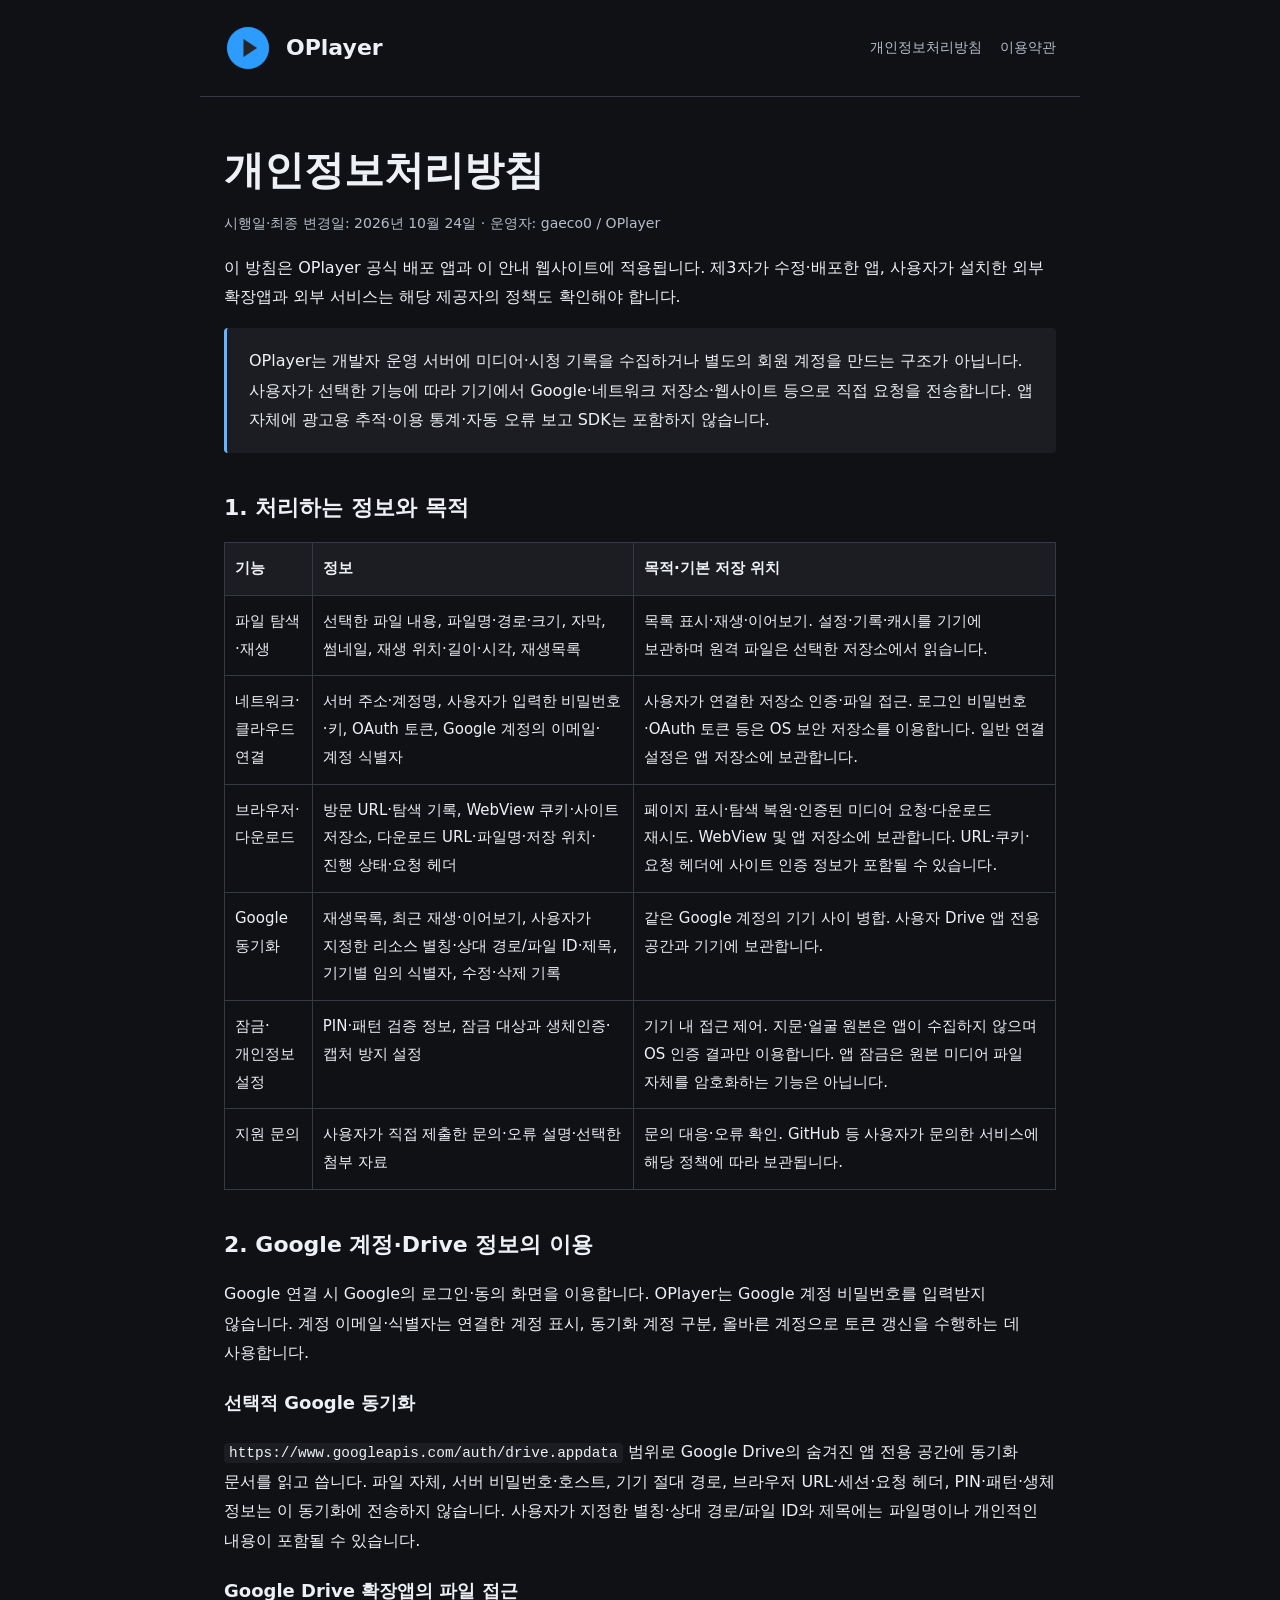
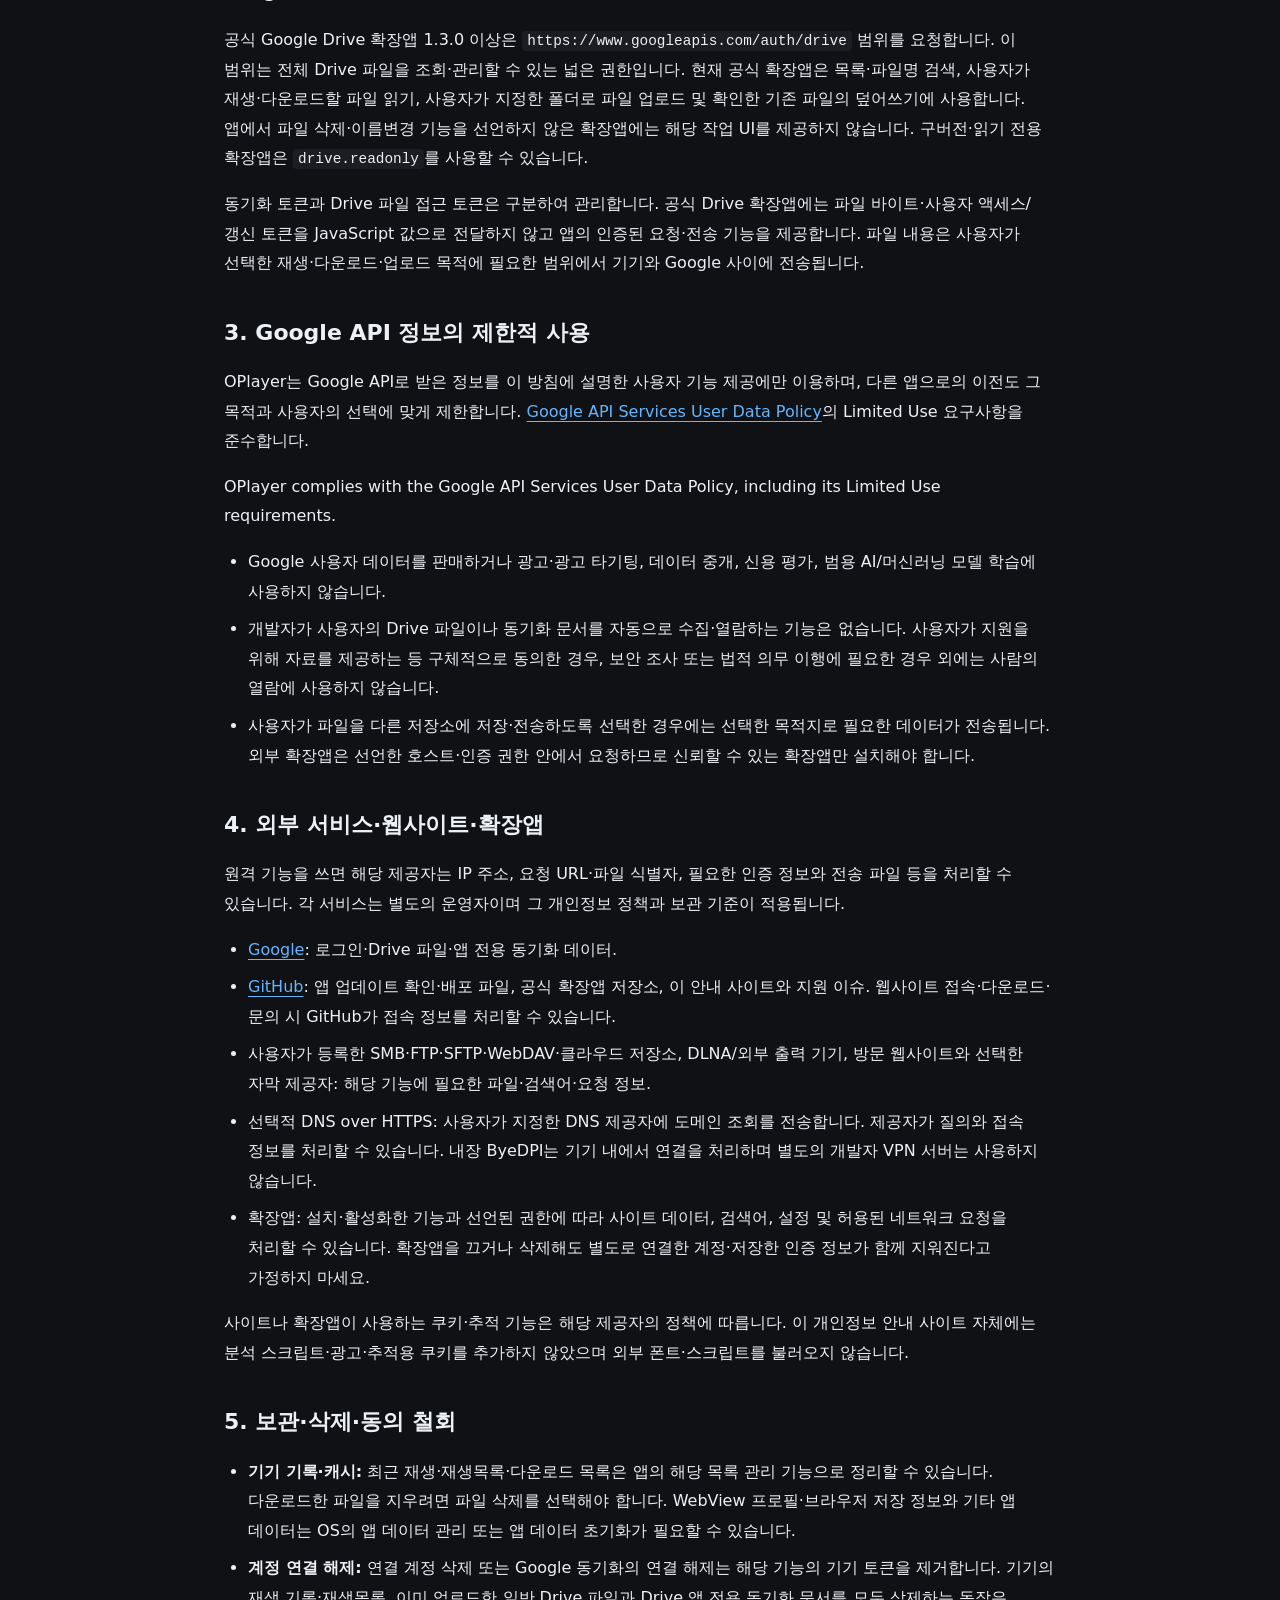
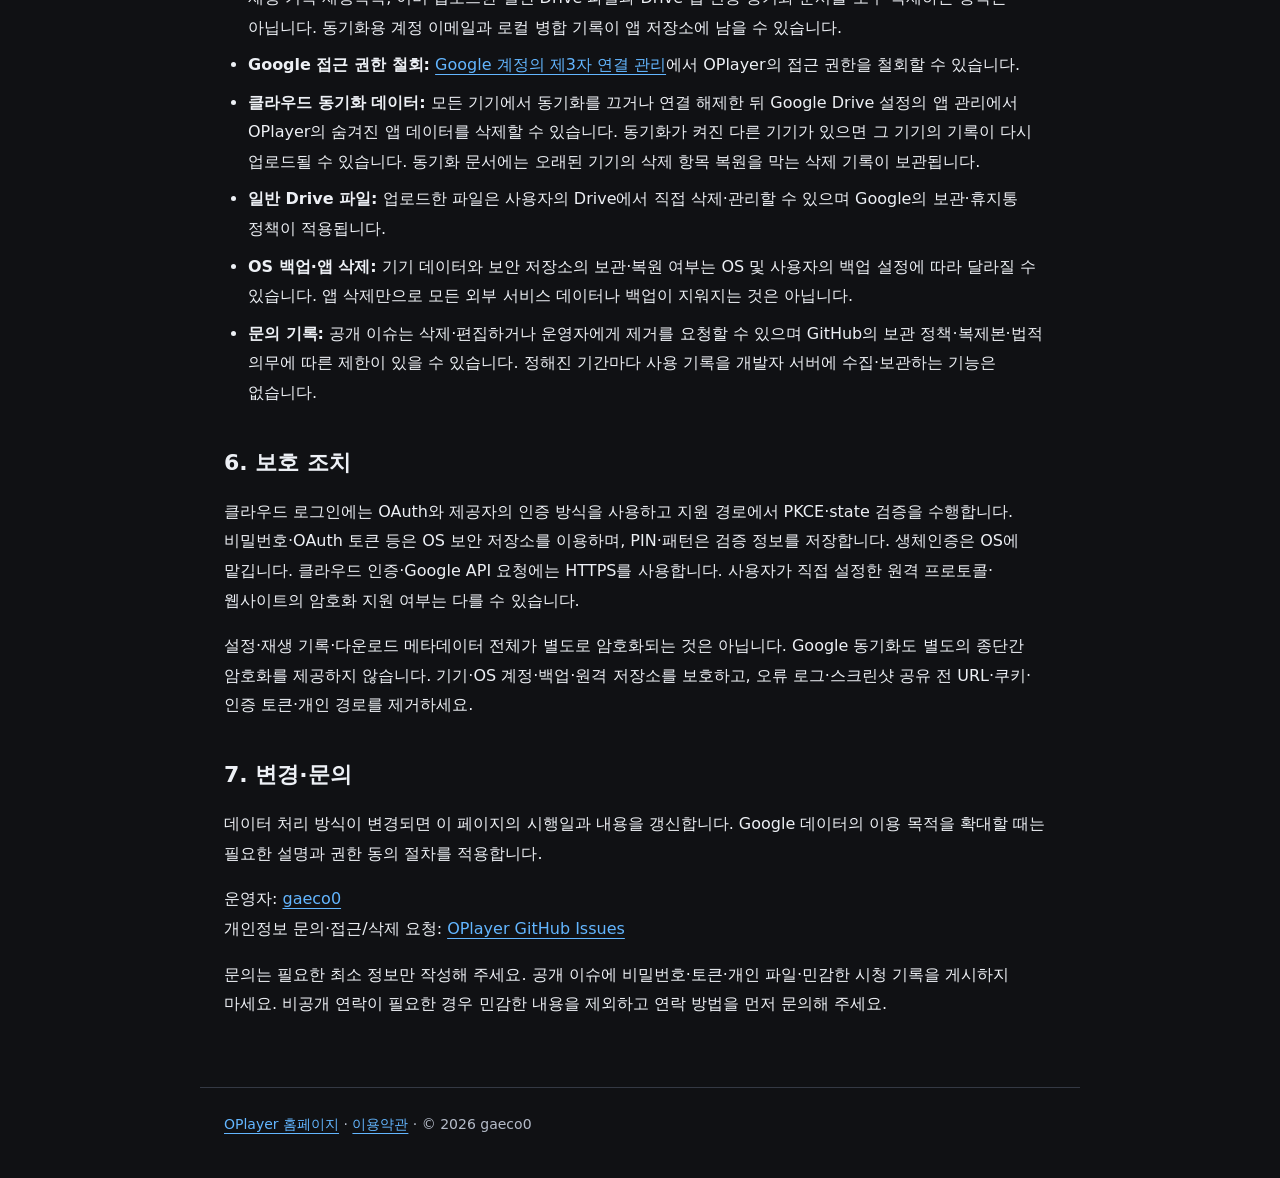
==== docs/privacy.html @ 3fafbb8a "Merge devel: public branding and legal pages" ====
<!doctype html>
<html lang="ko">
<head>
  <meta charset="utf-8">
  <meta name="viewport" content="width=device-width, initial-scale=1">
  <meta name="description" content="OPlayer 개인정보처리방침: 기기 저장 정보, Google Drive 동기화·읽기·업로드, 확장앱, 외부 서비스 및 데이터 삭제 방법.">
  <title>개인정보처리방침 — OPlayer</title>
  <link rel="icon" href="oplayer-120.png" type="image/png">
  <link rel="stylesheet" href="site.css">
</head>
<body>
<header><img src="oplayer-120.png" width="48" height="48" alt=""><a href="./">OPlayer</a><nav aria-label="주 메뉴"><a href="privacy.html" aria-current="page">개인정보처리방침</a><a href="terms.html">이용약관</a></nav></header>
<main>
  <h1>개인정보처리방침</h1>
  <p class="meta">시행일·최종 변경일: 2026년 10월 24일 · 운영자: gaeco0 / OPlayer</p>
  <p>이 방침은 OPlayer 공식 배포 앱과 이 안내 웹사이트에 적용됩니다. 제3자가 수정·배포한 앱, 사용자가 설치한 외부 확장앱과 외부 서비스는 해당 제공자의 정책도 확인해야 합니다.</p>
  <p class="notice">OPlayer는 개발자 운영 서버에 미디어·시청 기록을 수집하거나 별도의 회원 계정을 만드는 구조가 아닙니다. 사용자가 선택한 기능에 따라 기기에서 Google·네트워크 저장소·웹사이트 등으로 직접 요청을 전송합니다. 앱 자체에 광고용 추적·이용 통계·자동 오류 보고 SDK는 포함하지 않습니다.</p>

  <h2>1. 처리하는 정보와 목적</h2>
  <div class="table-wrap"><table>
    <thead><tr><th scope="col">기능</th><th scope="col">정보</th><th scope="col">목적·기본 저장 위치</th></tr></thead>
    <tbody>
      <tr><td>파일 탐색·재생</td><td>선택한 파일 내용, 파일명·경로·크기, 자막, 썸네일, 재생 위치·길이·시각, 재생목록</td><td>목록 표시·재생·이어보기. 설정·기록·캐시를 기기에 보관하며 원격 파일은 선택한 저장소에서 읽습니다.</td></tr>
      <tr><td>네트워크·클라우드 연결</td><td>서버 주소·계정명, 사용자가 입력한 비밀번호·키, OAuth 토큰, Google 계정의 이메일·계정 식별자</td><td>사용자가 연결한 저장소 인증·파일 접근. 로그인 비밀번호·OAuth 토큰 등은 OS 보안 저장소를 이용합니다. 일반 연결 설정은 앱 저장소에 보관합니다.</td></tr>
      <tr><td>브라우저·다운로드</td><td>방문 URL·탐색 기록, WebView 쿠키·사이트 저장소, 다운로드 URL·파일명·저장 위치·진행 상태·요청 헤더</td><td>페이지 표시·탐색 복원·인증된 미디어 요청·다운로드 재시도. WebView 및 앱 저장소에 보관합니다. URL·쿠키·요청 헤더에 사이트 인증 정보가 포함될 수 있습니다.</td></tr>
      <tr><td>Google 동기화</td><td>재생목록, 최근 재생·이어보기, 사용자가 지정한 리소스 별칭·상대 경로/파일 ID·제목, 기기별 임의 식별자, 수정·삭제 기록</td><td>같은 Google 계정의 기기 사이 병합. 사용자 Drive 앱 전용 공간과 기기에 보관합니다.</td></tr>
      <tr><td>잠금·개인정보 설정</td><td>PIN·패턴 검증 정보, 잠금 대상과 생체인증·캡처 방지 설정</td><td>기기 내 접근 제어. 지문·얼굴 원본은 앱이 수집하지 않으며 OS 인증 결과만 이용합니다. 앱 잠금은 원본 미디어 파일 자체를 암호화하는 기능은 아닙니다.</td></tr>
      <tr><td>지원 문의</td><td>사용자가 직접 제출한 문의·오류 설명·선택한 첨부 자료</td><td>문의 대응·오류 확인. GitHub 등 사용자가 문의한 서비스에 해당 정책에 따라 보관됩니다.</td></tr>
    </tbody>
  </table></div>

  <h2>2. Google 계정·Drive 정보의 이용</h2>
  <p>Google 연결 시 Google의 로그인·동의 화면을 이용합니다. OPlayer는 Google 계정 비밀번호를 입력받지 않습니다. 계정 이메일·식별자는 연결한 계정 표시, 동기화 계정 구분, 올바른 계정으로 토큰 갱신을 수행하는 데 사용합니다.</p>
  <h3>선택적 Google 동기화</h3>
  <p><code>https://www.googleapis.com/auth/drive.appdata</code> 범위로 Google Drive의 숨겨진 앱 전용 공간에 동기화 문서를 읽고 씁니다. 파일 자체, 서버 비밀번호·호스트, 기기 절대 경로, 브라우저 URL·세션·요청 헤더, PIN·패턴·생체 정보는 이 동기화에 전송하지 않습니다. 사용자가 지정한 별칭·상대 경로/파일 ID와 제목에는 파일명이나 개인적인 내용이 포함될 수 있습니다.</p>
  <h3>Google Drive 확장앱의 파일 접근</h3>
  <p>공식 Google Drive 확장앱 1.3.0 이상은 <code>https://www.googleapis.com/auth/drive</code> 범위를 요청합니다. 이 범위는 전체 Drive 파일을 조회·관리할 수 있는 넓은 권한입니다. 현재 공식 확장앱은 목록·파일명 검색, 사용자가 재생·다운로드할 파일 읽기, 사용자가 지정한 폴더로 파일 업로드 및 확인한 기존 파일의 덮어쓰기에 사용합니다. 앱에서 파일 삭제·이름변경 기능을 선언하지 않은 확장앱에는 해당 작업 UI를 제공하지 않습니다. 구버전·읽기 전용 확장앱은 <code>drive.readonly</code>를 사용할 수 있습니다.</p>
  <p>동기화 토큰과 Drive 파일 접근 토큰은 구분하여 관리합니다. 공식 Drive 확장앱에는 파일 바이트·사용자 액세스/갱신 토큰을 JavaScript 값으로 전달하지 않고 앱의 인증된 요청·전송 기능을 제공합니다. 파일 내용은 사용자가 선택한 재생·다운로드·업로드 목적에 필요한 범위에서 기기와 Google 사이에 전송됩니다.</p>

  <h2>3. Google API 정보의 제한적 사용</h2>
  <p>OPlayer는 Google API로 받은 정보를 이 방침에 설명한 사용자 기능 제공에만 이용하며, 다른 앱으로의 이전도 그 목적과 사용자의 선택에 맞게 제한합니다. <a href="https://developers.google.com/terms/api-services-user-data-policy">Google API Services User Data Policy</a>의 Limited Use 요구사항을 준수합니다.</p>
  <p lang="en">OPlayer complies with the Google API Services User Data Policy, including its Limited Use requirements.</p>
  <ul>
    <li>Google 사용자 데이터를 판매하거나 광고·광고 타기팅, 데이터 중개, 신용 평가, 범용 AI/머신러닝 모델 학습에 사용하지 않습니다.</li>
    <li>개발자가 사용자의 Drive 파일이나 동기화 문서를 자동으로 수집·열람하는 기능은 없습니다. 사용자가 지원을 위해 자료를 제공하는 등 구체적으로 동의한 경우, 보안 조사 또는 법적 의무 이행에 필요한 경우 외에는 사람의 열람에 사용하지 않습니다.</li>
    <li>사용자가 파일을 다른 저장소에 저장·전송하도록 선택한 경우에는 선택한 목적지로 필요한 데이터가 전송됩니다. 외부 확장앱은 선언한 호스트·인증 권한 안에서 요청하므로 신뢰할 수 있는 확장앱만 설치해야 합니다.</li>
  </ul>

  <h2>4. 외부 서비스·웹사이트·확장앱</h2>
  <p>원격 기능을 쓰면 해당 제공자는 IP 주소, 요청 URL·파일 식별자, 필요한 인증 정보와 전송 파일 등을 처리할 수 있습니다. 각 서비스는 별도의 운영자이며 그 개인정보 정책과 보관 기준이 적용됩니다.</p>
  <ul>
    <li><a href="https://policies.google.com/privacy">Google</a>: 로그인·Drive 파일·앱 전용 동기화 데이터.</li>
    <li><a href="https://docs.github.com/en/site-policy/privacy-policies/github-general-privacy-statement">GitHub</a>: 앱 업데이트 확인·배포 파일, 공식 확장앱 저장소, 이 안내 사이트와 지원 이슈. 웹사이트 접속·다운로드·문의 시 GitHub가 접속 정보를 처리할 수 있습니다.</li>
    <li>사용자가 등록한 SMB·FTP·SFTP·WebDAV·클라우드 저장소, DLNA/외부 출력 기기, 방문 웹사이트와 선택한 자막 제공자: 해당 기능에 필요한 파일·검색어·요청 정보.</li>
    <li>선택적 DNS over HTTPS: 사용자가 지정한 DNS 제공자에 도메인 조회를 전송합니다. 제공자가 질의와 접속 정보를 처리할 수 있습니다. 내장 ByeDPI는 기기 내에서 연결을 처리하며 별도의 개발자 VPN 서버는 사용하지 않습니다.</li>
    <li>확장앱: 설치·활성화한 기능과 선언된 권한에 따라 사이트 데이터, 검색어, 설정 및 허용된 네트워크 요청을 처리할 수 있습니다. 확장앱을 끄거나 삭제해도 별도로 연결한 계정·저장한 인증 정보가 함께 지워진다고 가정하지 마세요.</li>
  </ul>
  <p>사이트나 확장앱이 사용하는 쿠키·추적 기능은 해당 제공자의 정책에 따릅니다. 이 개인정보 안내 사이트 자체에는 분석 스크립트·광고·추적용 쿠키를 추가하지 않았으며 외부 폰트·스크립트를 불러오지 않습니다.</p>

  <h2>5. 보관·삭제·동의 철회</h2>
  <ul>
    <li><strong>기기 기록·캐시:</strong> 최근 재생·재생목록·다운로드 목록은 앱의 해당 목록 관리 기능으로 정리할 수 있습니다. 다운로드한 파일을 지우려면 파일 삭제를 선택해야 합니다. WebView 프로필·브라우저 저장 정보와 기타 앱 데이터는 OS의 앱 데이터 관리 또는 앱 데이터 초기화가 필요할 수 있습니다.</li>
    <li><strong>계정 연결 해제:</strong> 연결 계정 삭제 또는 Google 동기화의 연결 해제는 해당 기능의 기기 토큰을 제거합니다. 기기의 재생 기록·재생목록, 이미 업로드한 일반 Drive 파일과 Drive 앱 전용 동기화 문서를 모두 삭제하는 동작은 아닙니다. 동기화용 계정 이메일과 로컬 병합 기록이 앱 저장소에 남을 수 있습니다.</li>
    <li><strong>Google 접근 권한 철회:</strong> <a href="https://myaccount.google.com/connections">Google 계정의 제3자 연결 관리</a>에서 OPlayer의 접근 권한을 철회할 수 있습니다.</li>
    <li><strong>클라우드 동기화 데이터:</strong> 모든 기기에서 동기화를 끄거나 연결 해제한 뒤 Google Drive 설정의 앱 관리에서 OPlayer의 숨겨진 앱 데이터를 삭제할 수 있습니다. 동기화가 켜진 다른 기기가 있으면 그 기기의 기록이 다시 업로드될 수 있습니다. 동기화 문서에는 오래된 기기의 삭제 항목 복원을 막는 삭제 기록이 보관됩니다.</li>
    <li><strong>일반 Drive 파일:</strong> 업로드한 파일은 사용자의 Drive에서 직접 삭제·관리할 수 있으며 Google의 보관·휴지통 정책이 적용됩니다.</li>
    <li><strong>OS 백업·앱 삭제:</strong> 기기 데이터와 보안 저장소의 보관·복원 여부는 OS 및 사용자의 백업 설정에 따라 달라질 수 있습니다. 앱 삭제만으로 모든 외부 서비스 데이터나 백업이 지워지는 것은 아닙니다.</li>
    <li><strong>문의 기록:</strong> 공개 이슈는 삭제·편집하거나 운영자에게 제거를 요청할 수 있으며 GitHub의 보관 정책·복제본·법적 의무에 따른 제한이 있을 수 있습니다. 정해진 기간마다 사용 기록을 개발자 서버에 수집·보관하는 기능은 없습니다.</li>
  </ul>

  <h2>6. 보호 조치</h2>
  <p>클라우드 로그인에는 OAuth와 제공자의 인증 방식을 사용하고 지원 경로에서 PKCE·state 검증을 수행합니다. 비밀번호·OAuth 토큰 등은 OS 보안 저장소를 이용하며, PIN·패턴은 검증 정보를 저장합니다. 생체인증은 OS에 맡깁니다. 클라우드 인증·Google API 요청에는 HTTPS를 사용합니다. 사용자가 직접 설정한 원격 프로토콜·웹사이트의 암호화 지원 여부는 다를 수 있습니다.</p>
  <p>설정·재생 기록·다운로드 메타데이터 전체가 별도로 암호화되는 것은 아닙니다. Google 동기화도 별도의 종단간 암호화를 제공하지 않습니다. 기기·OS 계정·백업·원격 저장소를 보호하고, 오류 로그·스크린샷 공유 전 URL·쿠키·인증 토큰·개인 경로를 제거하세요.</p>

  <h2>7. 변경·문의</h2>
  <p>데이터 처리 방식이 변경되면 이 페이지의 시행일과 내용을 갱신합니다. Google 데이터의 이용 목적을 확대할 때는 필요한 설명과 권한 동의 절차를 적용합니다.</p>
  <p>운영자: <a href="https://github.com/gaeco0">gaeco0</a><br>개인정보 문의·접근/삭제 요청: <a href="https://github.com/gaeco0/OPlayer/issues">OPlayer GitHub Issues</a></p>
  <p>문의는 필요한 최소 정보만 작성해 주세요. 공개 이슈에 비밀번호·토큰·개인 파일·민감한 시청 기록을 게시하지 마세요. 비공개 연락이 필요한 경우 민감한 내용을 제외하고 연락 방법을 먼저 문의해 주세요.</p>
</main>
<footer><a href="./">OPlayer 홈페이지</a> · <a href="terms.html">이용약관</a> · © 2026 gaeco0</footer>
</body>
</html>
---- docs/site.css ----
:root{color-scheme:light dark;--bg:#101114;--card:#1b1d22;--text:#edf0f5;--muted:#b5bcc9;--accent:#63b6ff;--line:#343944}
*{box-sizing:border-box}body{margin:0;background:var(--bg);color:var(--text);font:16px/1.85 system-ui,-apple-system,"Segoe UI",sans-serif;word-break:keep-all;overflow-wrap:anywhere}
header,main,footer{max-width:880px;margin:auto;padding:24px}header{display:flex;align-items:center;gap:14px;border-bottom:1px solid var(--line)}header img{width:48px;height:48px}header a{color:var(--text);text-decoration:none;font-size:22px;font-weight:700}nav{margin-left:auto;display:flex;flex-wrap:wrap;gap:18px;font-size:14px}nav a{font-size:14px;font-weight:500;color:var(--muted)}a{color:var(--accent);text-underline-offset:4px}a:hover{text-decoration-thickness:2px}a:focus-visible{outline:2px solid var(--accent);outline-offset:5px}h1{font-size:clamp(27px,5vw,40px);line-height:1.35;margin:22px 0 12px}h2{font-size:22px;line-height:1.5;margin-top:38px}h3{font-size:18px}.meta,footer{color:var(--muted);font-size:14px}.intro{font-size:19px}.notice{padding:18px 22px;background:var(--card);border-left:3px solid var(--accent);border-radius:4px}table{width:100%;border-collapse:collapse;font-size:15px}th,td{padding:12px 10px;border:1px solid var(--line);vertical-align:top;text-align:left}th{background:var(--card)}ul,ol{padding-left:24px}li{margin:8px 0}code{font-size:.9em;background:var(--card);padding:2px 5px;border-radius:4px}.links{display:flex;flex-wrap:wrap;gap:12px;margin:28px 0}.links a{padding:10px 18px;border:1px solid var(--line);border-radius:8px;text-decoration:none}footer{border-top:1px solid var(--line);margin-top:28px;padding-bottom:40px}.table-wrap{overflow:auto}@media(max-width:560px){header{flex-wrap:wrap}nav{width:100%;margin:0}header,main,footer{padding-left:18px;padding-right:18px}table{min-width:540px}}
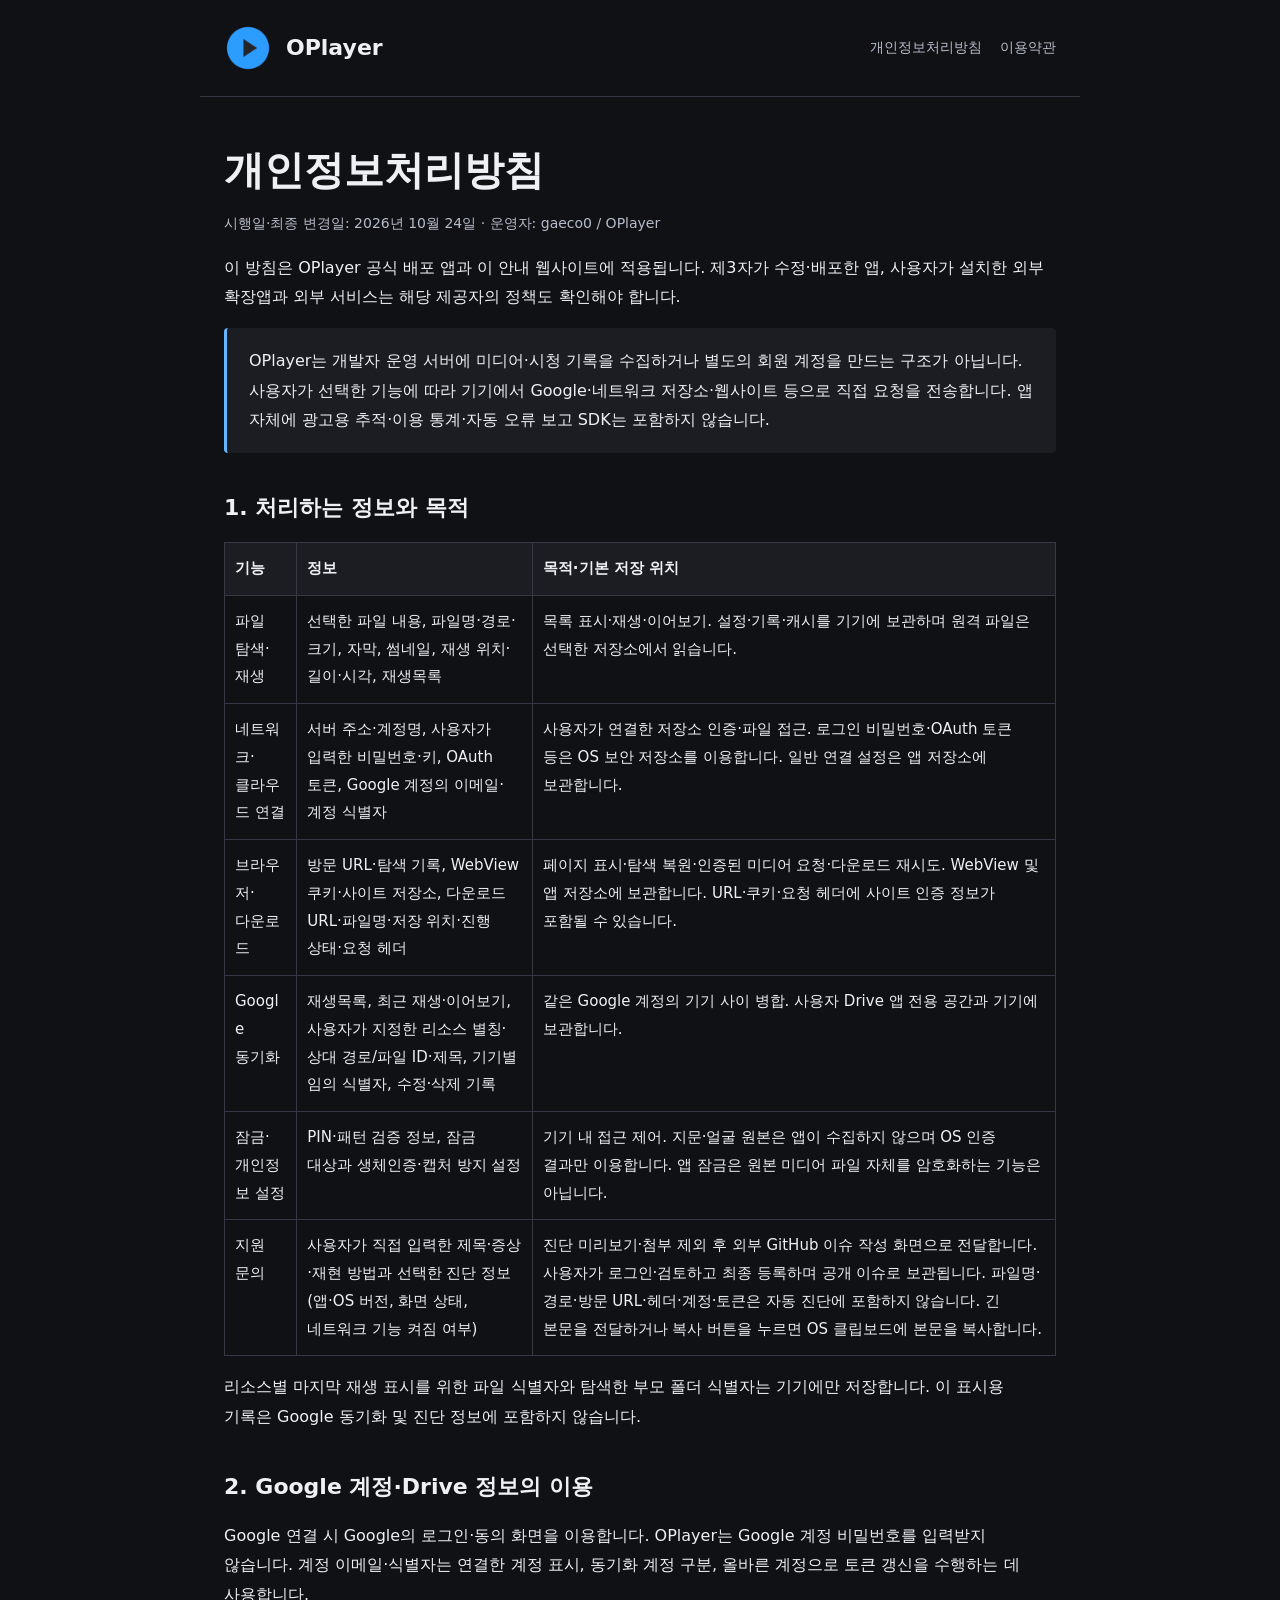
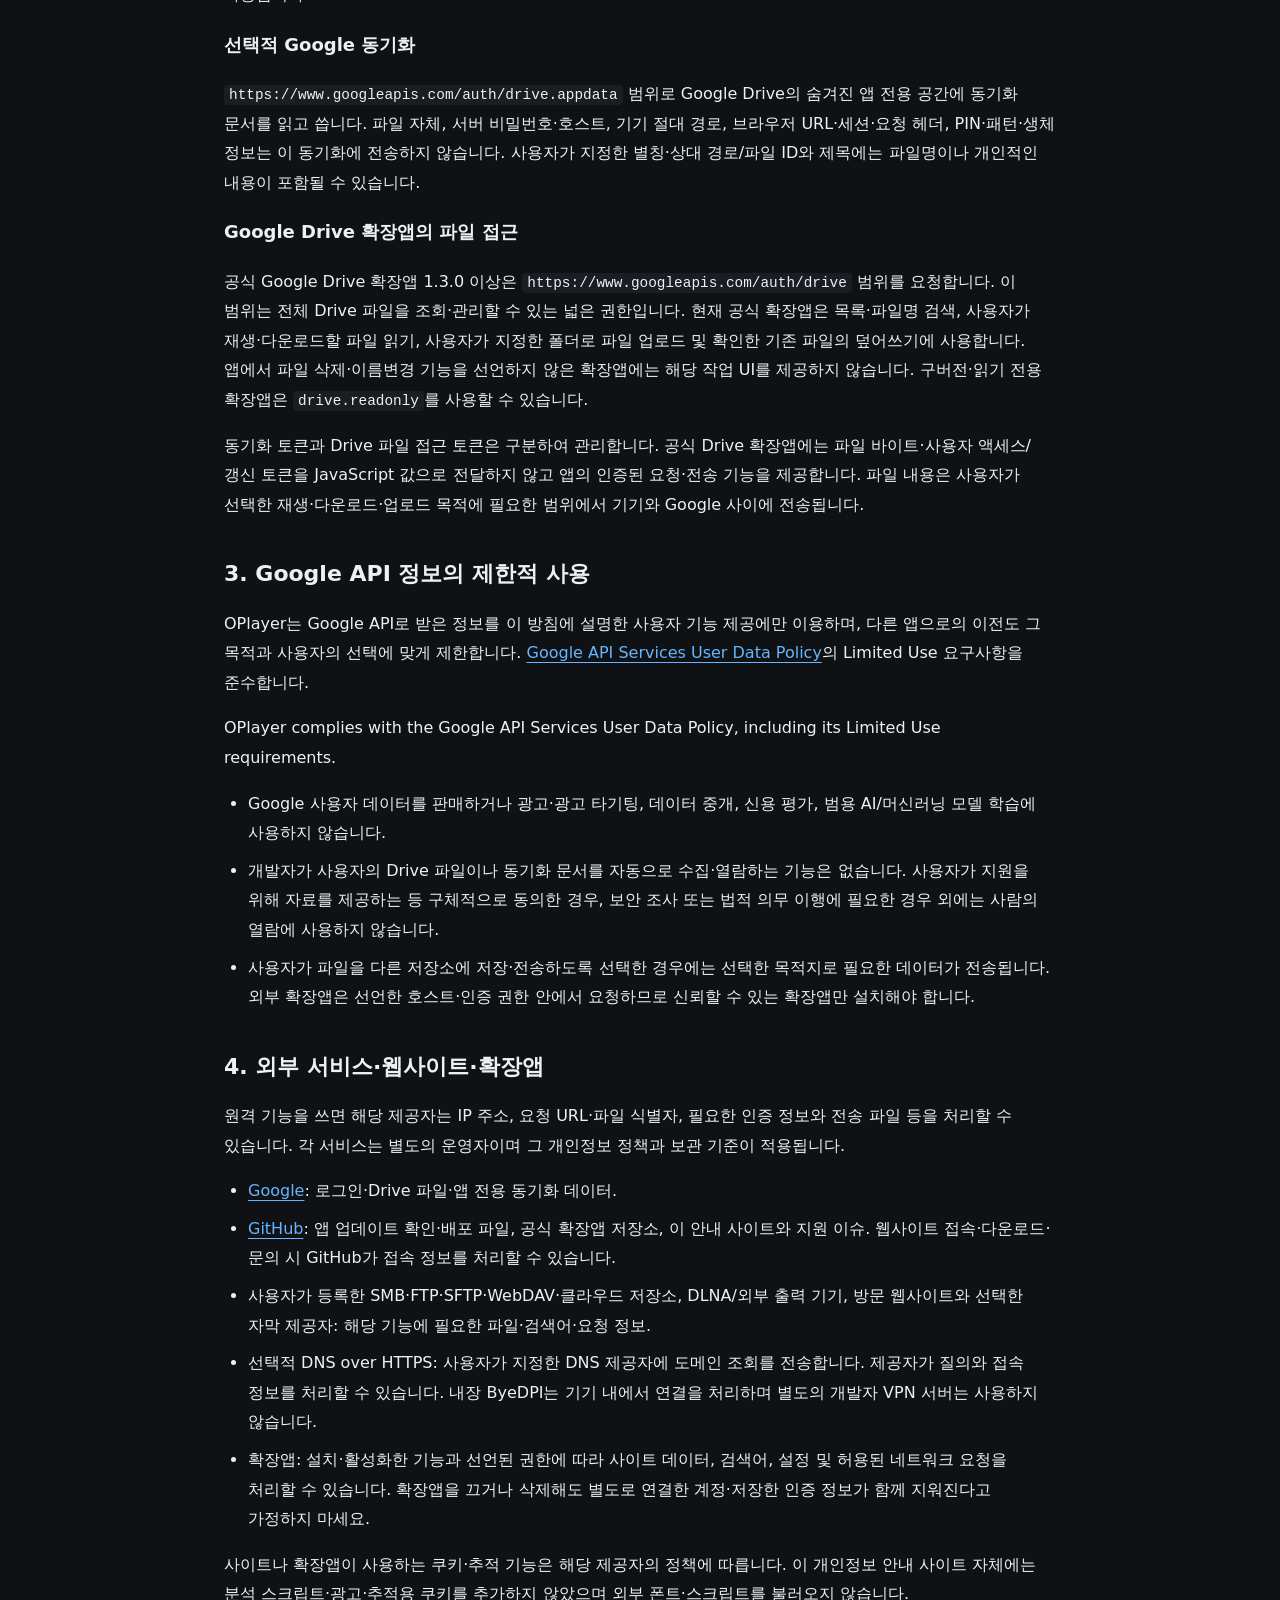
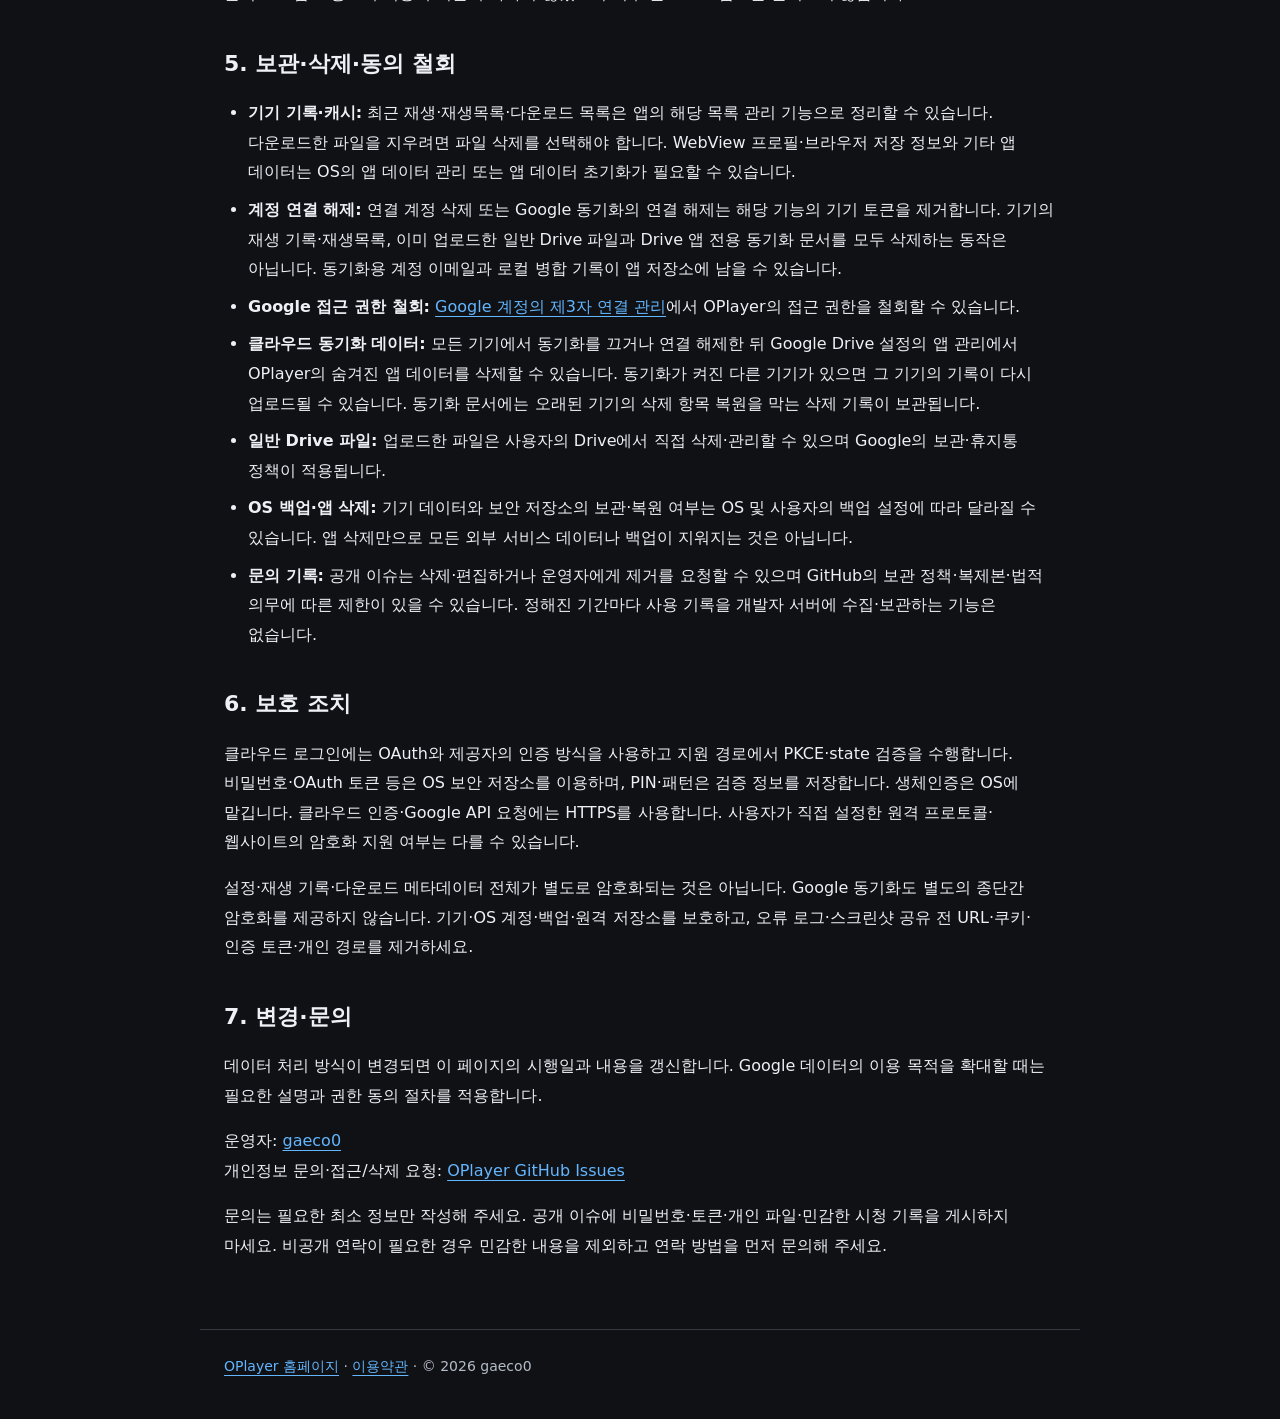
==== commit 8ad8f7a3: "feat: add GitHub diagnostic reports and per-resource last-played highlights" ====
--- a/docs/privacy.html
+++ b/docs/privacy.html
@@ -25,9 +25,10 @@
       <tr><td>브라우저·다운로드</td><td>방문 URL·탐색 기록, WebView 쿠키·사이트 저장소, 다운로드 URL·파일명·저장 위치·진행 상태·요청 헤더</td><td>페이지 표시·탐색 복원·인증된 미디어 요청·다운로드 재시도. WebView 및 앱 저장소에 보관합니다. URL·쿠키·요청 헤더에 사이트 인증 정보가 포함될 수 있습니다.</td></tr>
       <tr><td>Google 동기화</td><td>재생목록, 최근 재생·이어보기, 사용자가 지정한 리소스 별칭·상대 경로/파일 ID·제목, 기기별 임의 식별자, 수정·삭제 기록</td><td>같은 Google 계정의 기기 사이 병합. 사용자 Drive 앱 전용 공간과 기기에 보관합니다.</td></tr>
       <tr><td>잠금·개인정보 설정</td><td>PIN·패턴 검증 정보, 잠금 대상과 생체인증·캡처 방지 설정</td><td>기기 내 접근 제어. 지문·얼굴 원본은 앱이 수집하지 않으며 OS 인증 결과만 이용합니다. 앱 잠금은 원본 미디어 파일 자체를 암호화하는 기능은 아닙니다.</td></tr>
-      <tr><td>지원 문의</td><td>사용자가 직접 제출한 문의·오류 설명·선택한 첨부 자료</td><td>문의 대응·오류 확인. GitHub 등 사용자가 문의한 서비스에 해당 정책에 따라 보관됩니다.</td></tr>
+      <tr><td>지원 문의</td><td>사용자가 직접 입력한 제목·증상·재현 방법과 선택한 진단 정보(앱·OS 버전, 화면 상태, 네트워크 기능 켜짐 여부)</td><td>진단 미리보기·첨부 제외 후 외부 GitHub 이슈 작성 화면으로 전달합니다. 사용자가 로그인·검토하고 최종 등록하며 공개 이슈로 보관됩니다. 파일명·경로·방문 URL·헤더·계정·토큰은 자동 진단에 포함하지 않습니다. 긴 본문을 전달하거나 복사 버튼을 누르면 OS 클립보드에 본문을 복사합니다.</td></tr>
     </tbody>
   </table></div>
+  <p>리소스별 마지막 재생 표시를 위한 파일 식별자와 탐색한 부모 폴더 식별자는 기기에만 저장합니다. 이 표시용 기록은 Google 동기화 및 진단 정보에 포함하지 않습니다.</p>
 
   <h2>2. Google 계정·Drive 정보의 이용</h2>
   <p>Google 연결 시 Google의 로그인·동의 화면을 이용합니다. OPlayer는 Google 계정 비밀번호를 입력받지 않습니다. 계정 이메일·식별자는 연결한 계정 표시, 동기화 계정 구분, 올바른 계정으로 토큰 갱신을 수행하는 데 사용합니다.</p>
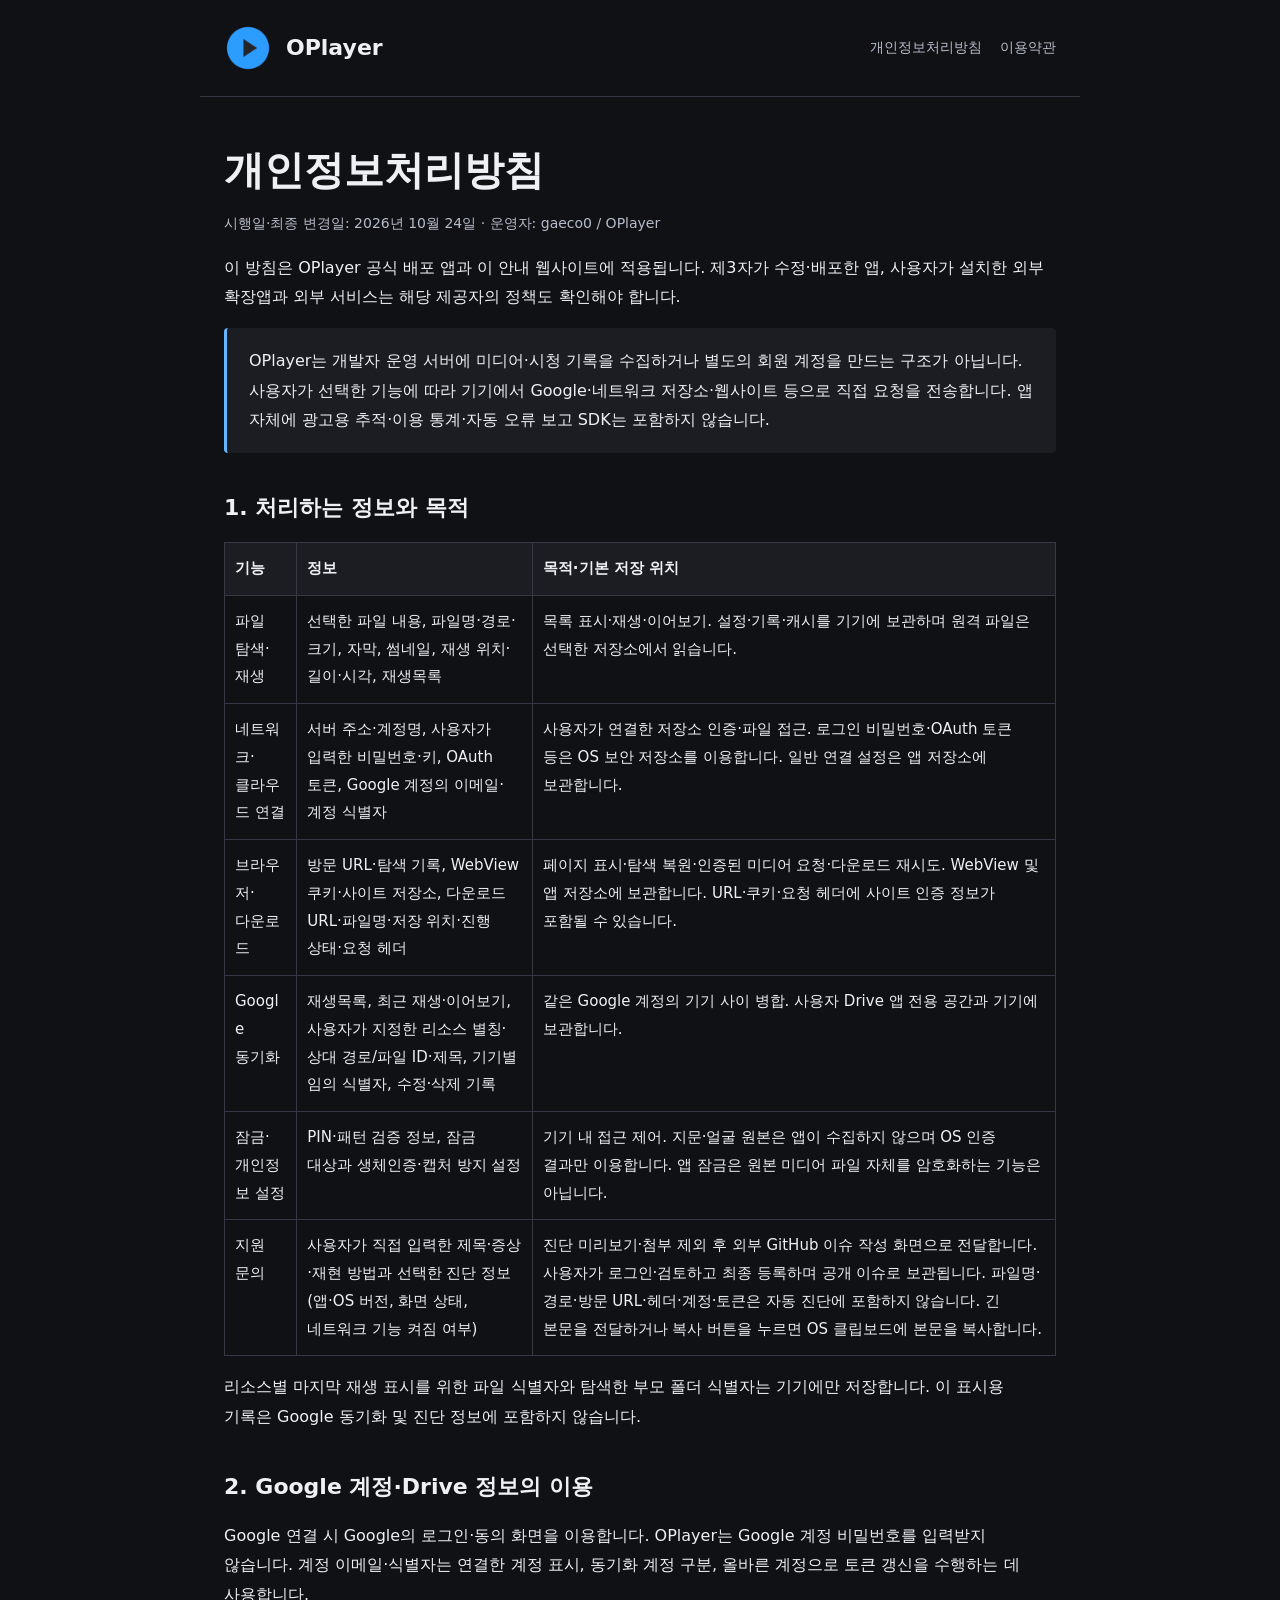
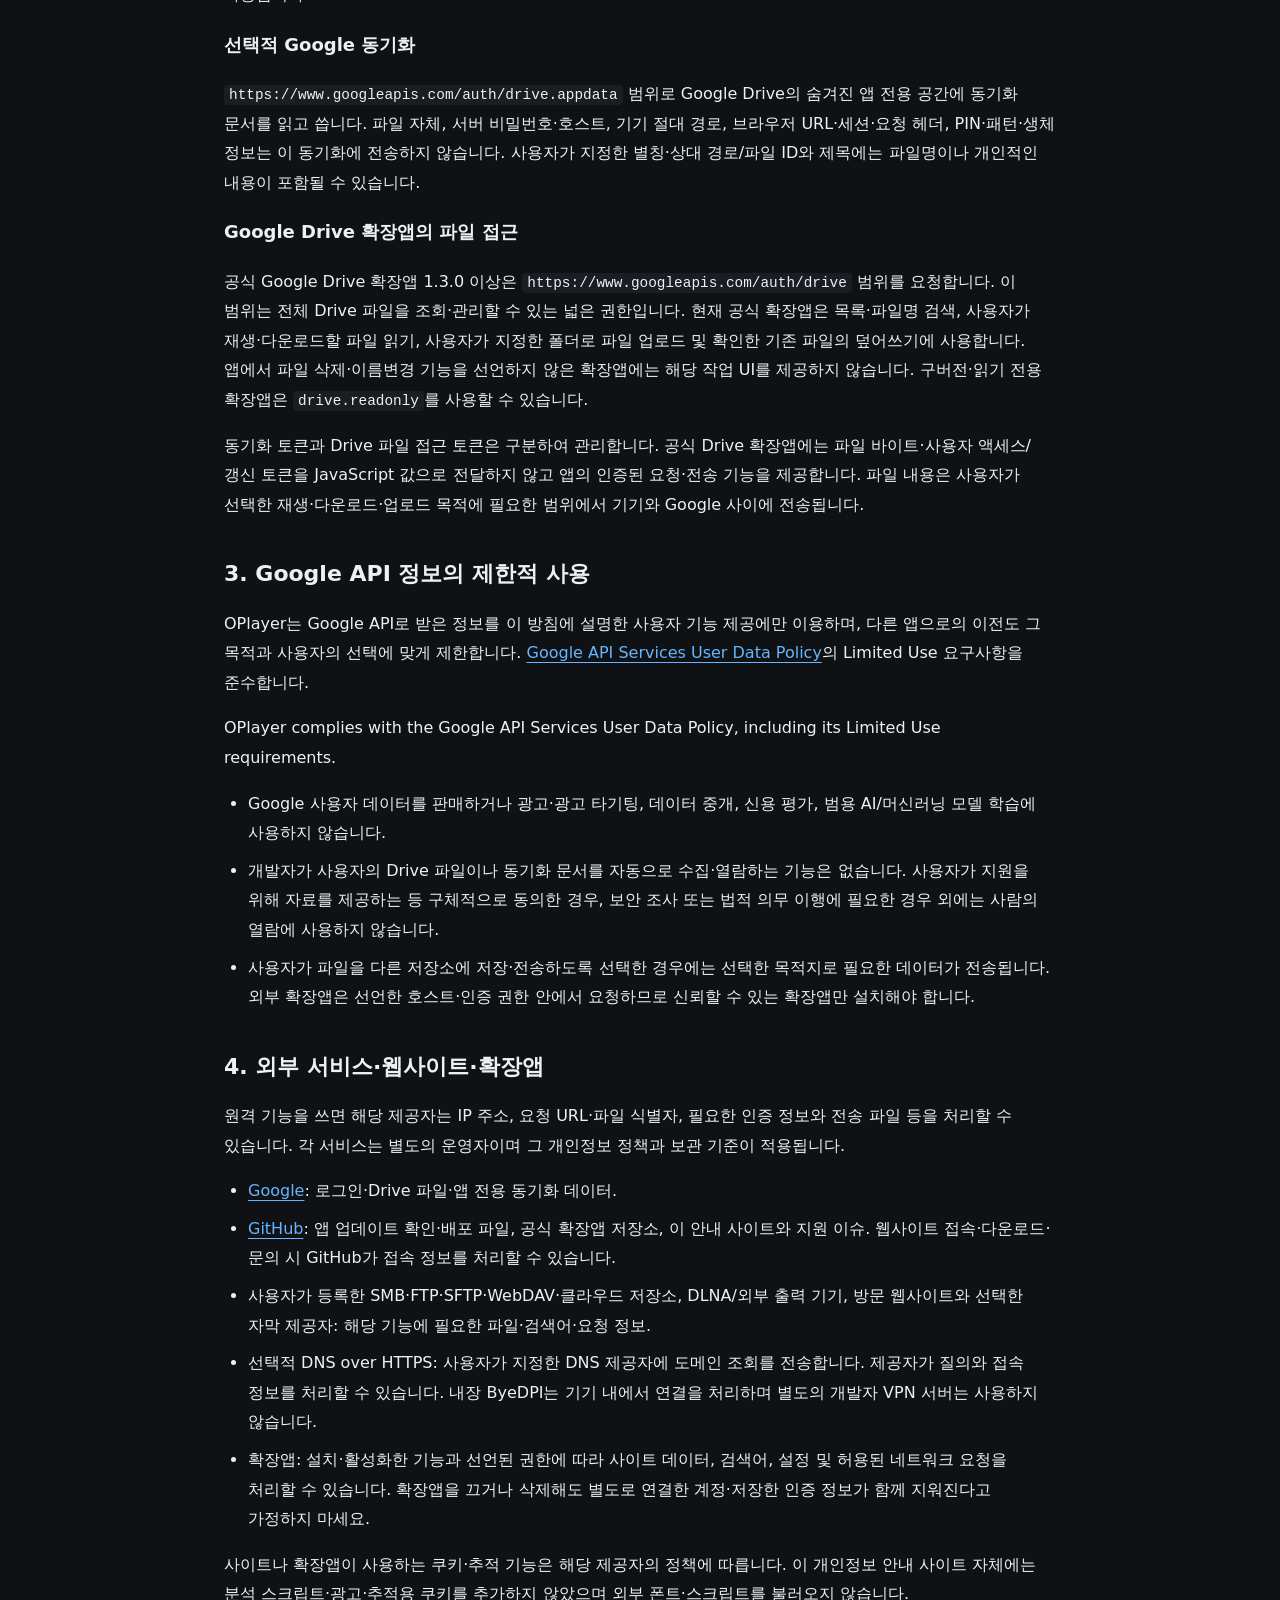
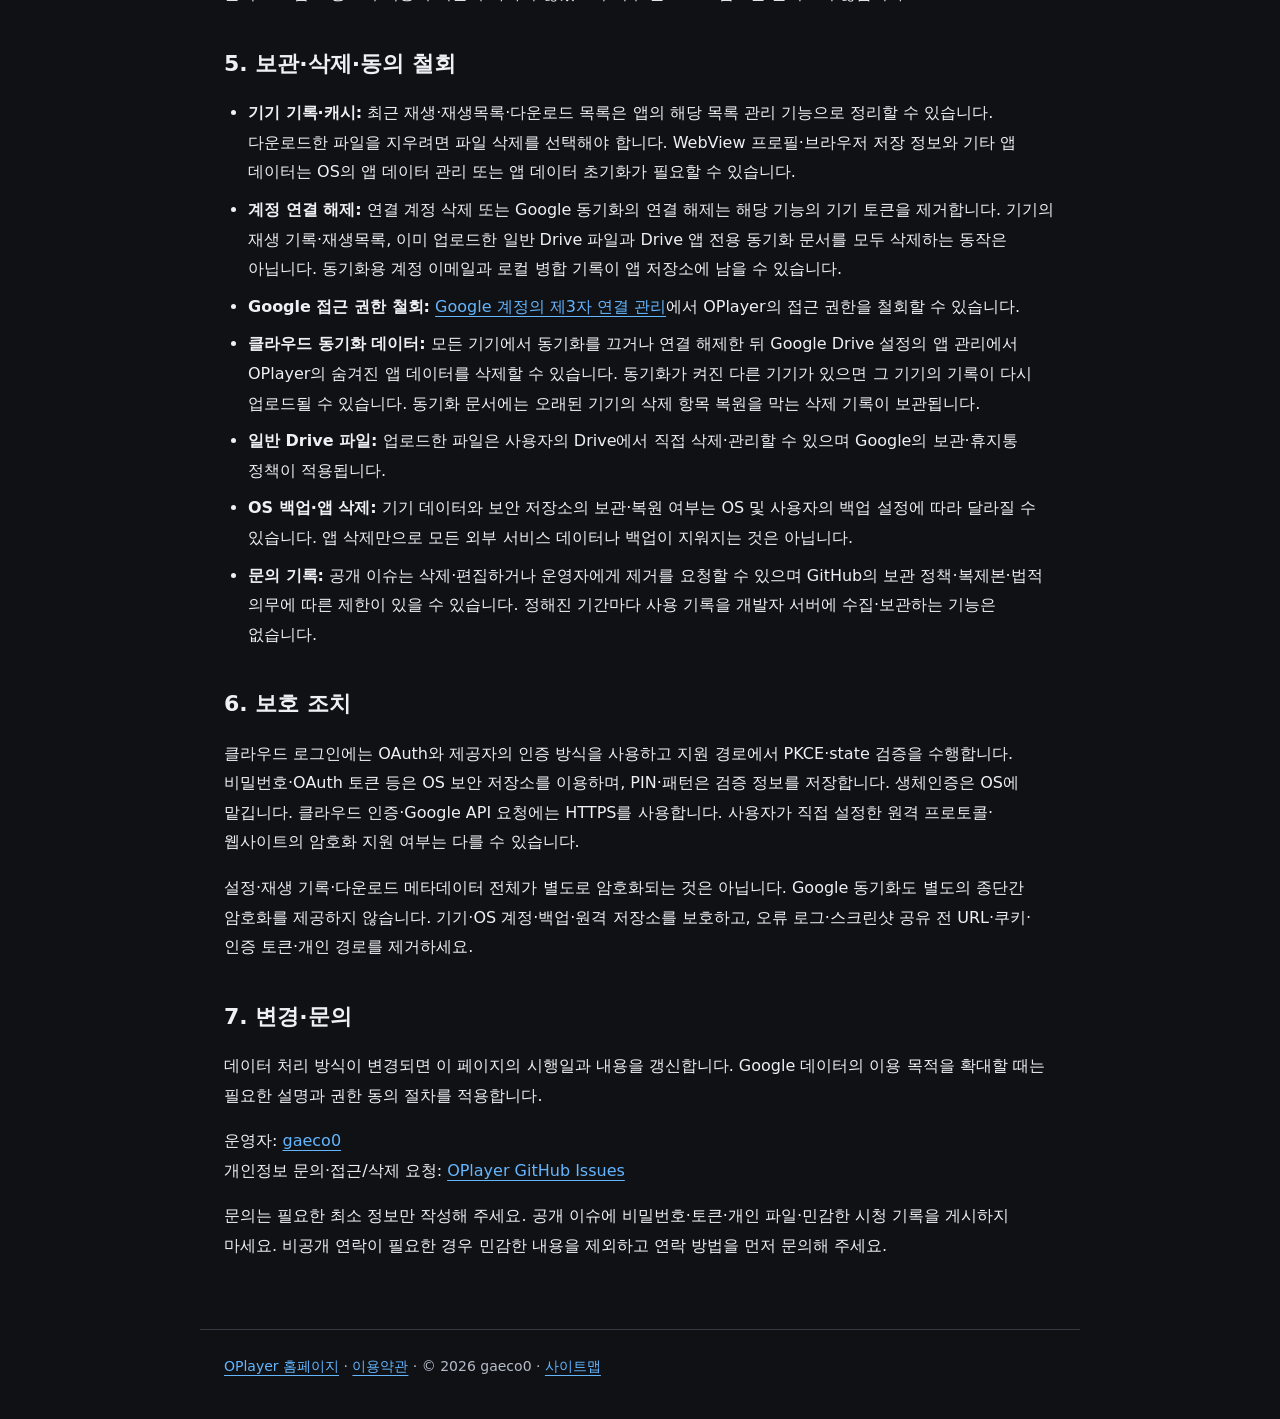
==== commit 15963faf: "docs: publish HTML sitemap and restore GitHub Pages URL" ====
--- a/docs/privacy.html
+++ b/docs/privacy.html
@@ -5,6 +5,17 @@
   <meta name="viewport" content="width=device-width, initial-scale=1">
   <meta name="description" content="OPlayer 개인정보처리방침: 기기 저장 정보, Google Drive 동기화·읽기·업로드, 확장앱, 외부 서비스 및 데이터 삭제 방법.">
   <title>개인정보처리방침 — OPlayer</title>
+  <link rel="canonical" href="https://gaeco0.github.io/OPlayer/privacy.html">
+  <link rel="sitemap" type="application/xml" href="https://gaeco0.github.io/OPlayer/sitemap.xml">
+  <meta name="robots" content="index, follow, max-image-preview:large">
+  <meta property="og:type" content="website">
+  <meta property="og:site_name" content="OPlayer">
+  <meta property="og:locale" content="ko_KR">
+  <meta property="og:title" content="개인정보처리방침 — OPlayer">
+  <meta property="og:description" content="OPlayer 개인정보처리방침: 기기 저장 정보, Google Drive 동기화·읽기·업로드, 확장앱, 외부 서비스 및 데이터 삭제 방법.">
+  <meta property="og:url" content="https://gaeco0.github.io/OPlayer/privacy.html">
+  <meta property="og:image" content="https://gaeco0.github.io/OPlayer/oplayer-120.png">
+  <meta name="twitter:card" content="summary">
   <link rel="icon" href="oplayer-120.png" type="image/png">
   <link rel="stylesheet" href="site.css">
 </head>
@@ -78,6 +89,6 @@
   <p>운영자: <a href="https://github.com/gaeco0">gaeco0</a><br>개인정보 문의·접근/삭제 요청: <a href="https://github.com/gaeco0/OPlayer/issues">OPlayer GitHub Issues</a></p>
   <p>문의는 필요한 최소 정보만 작성해 주세요. 공개 이슈에 비밀번호·토큰·개인 파일·민감한 시청 기록을 게시하지 마세요. 비공개 연락이 필요한 경우 민감한 내용을 제외하고 연락 방법을 먼저 문의해 주세요.</p>
 </main>
-<footer><a href="./">OPlayer 홈페이지</a> · <a href="terms.html">이용약관</a> · © 2026 gaeco0</footer>
+<footer><a href="./">OPlayer 홈페이지</a> · <a href="terms.html">이용약관</a> · © 2026 gaeco0 · <a href="sitemap.html">사이트맵</a></footer>
 </body>
 </html>
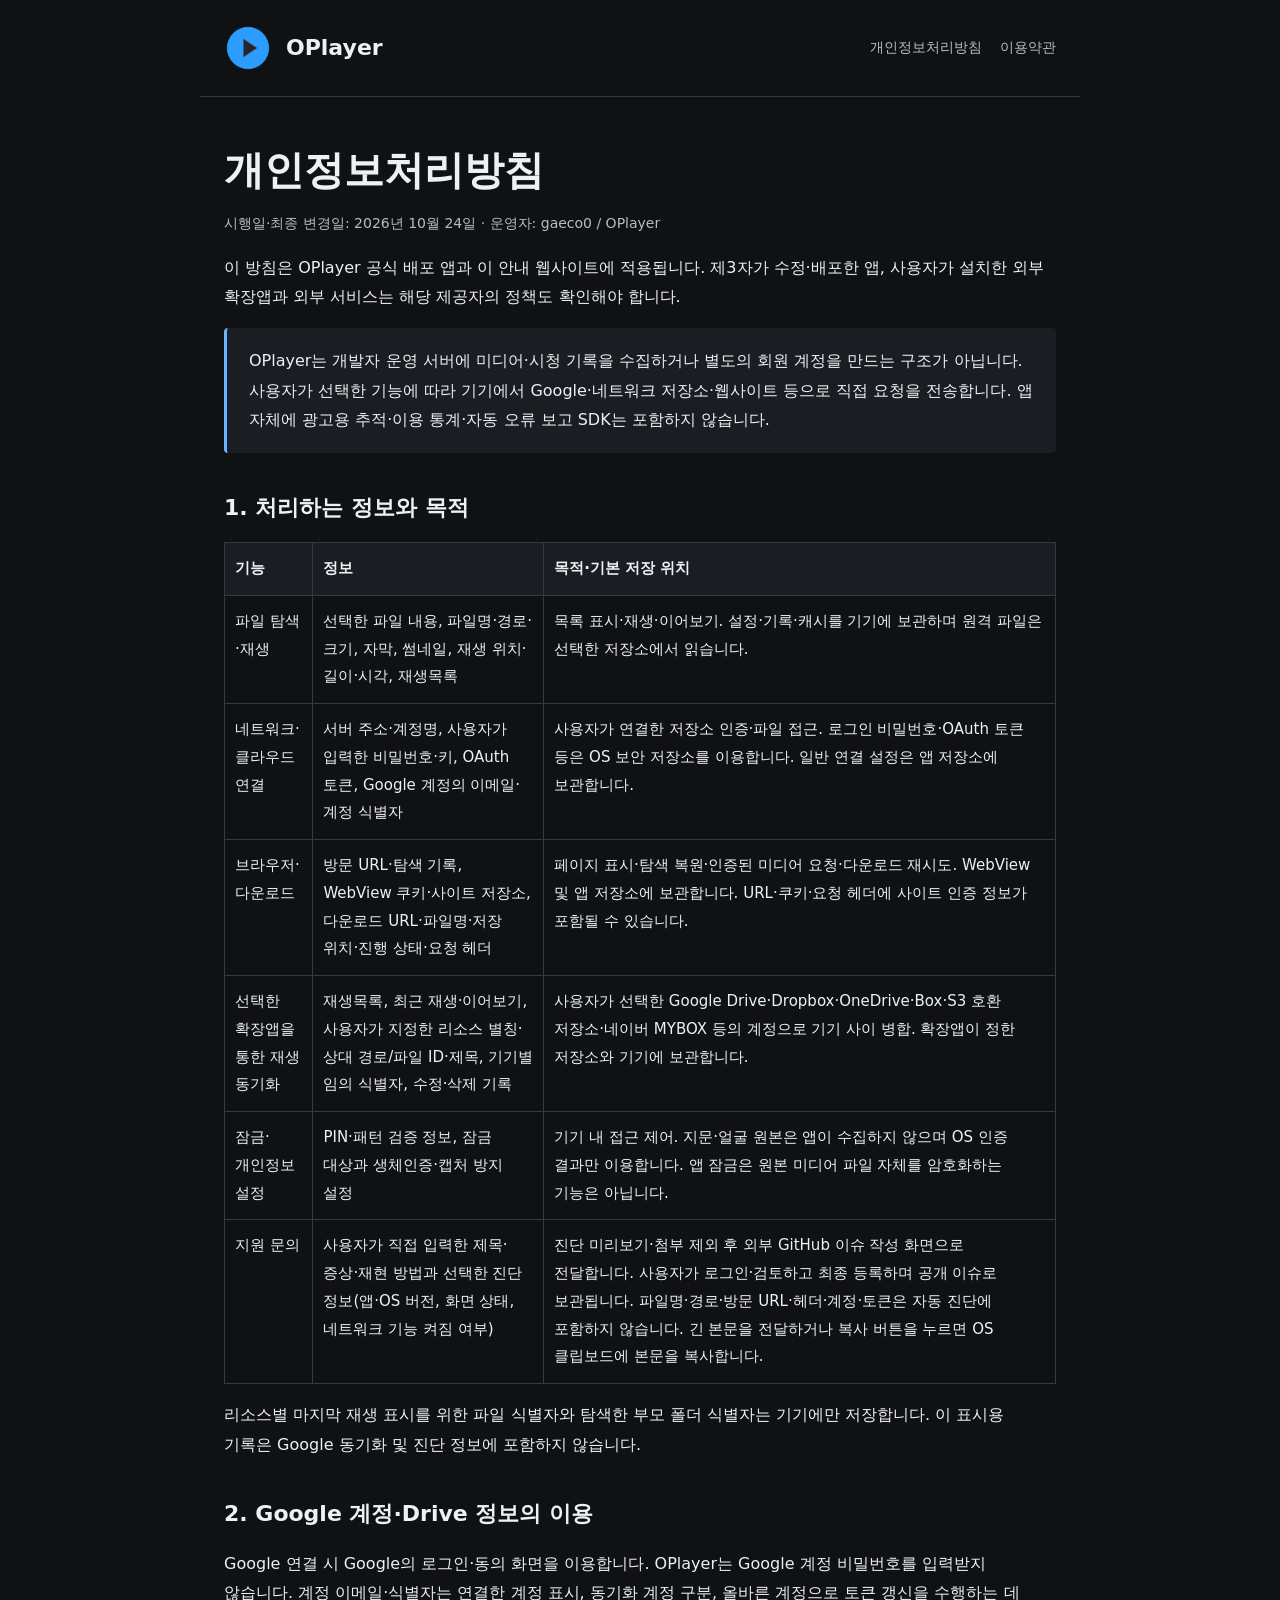
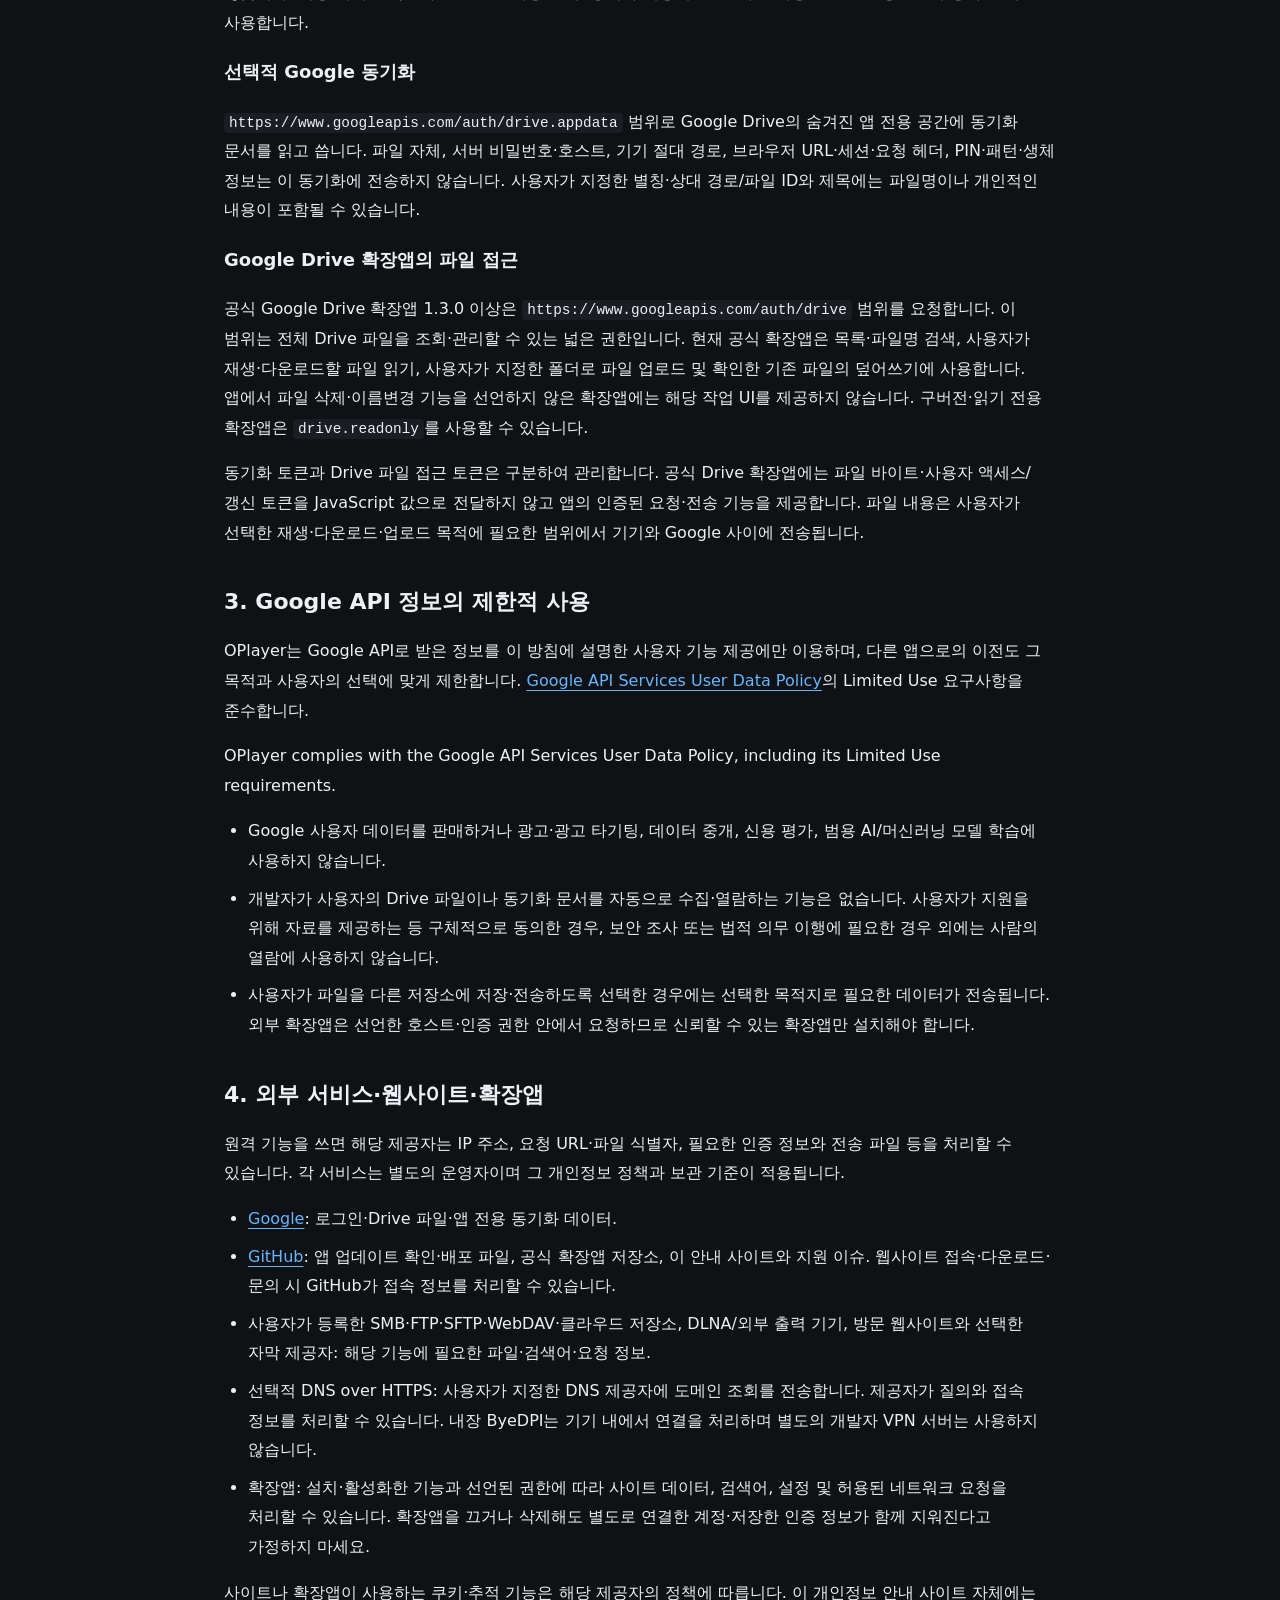
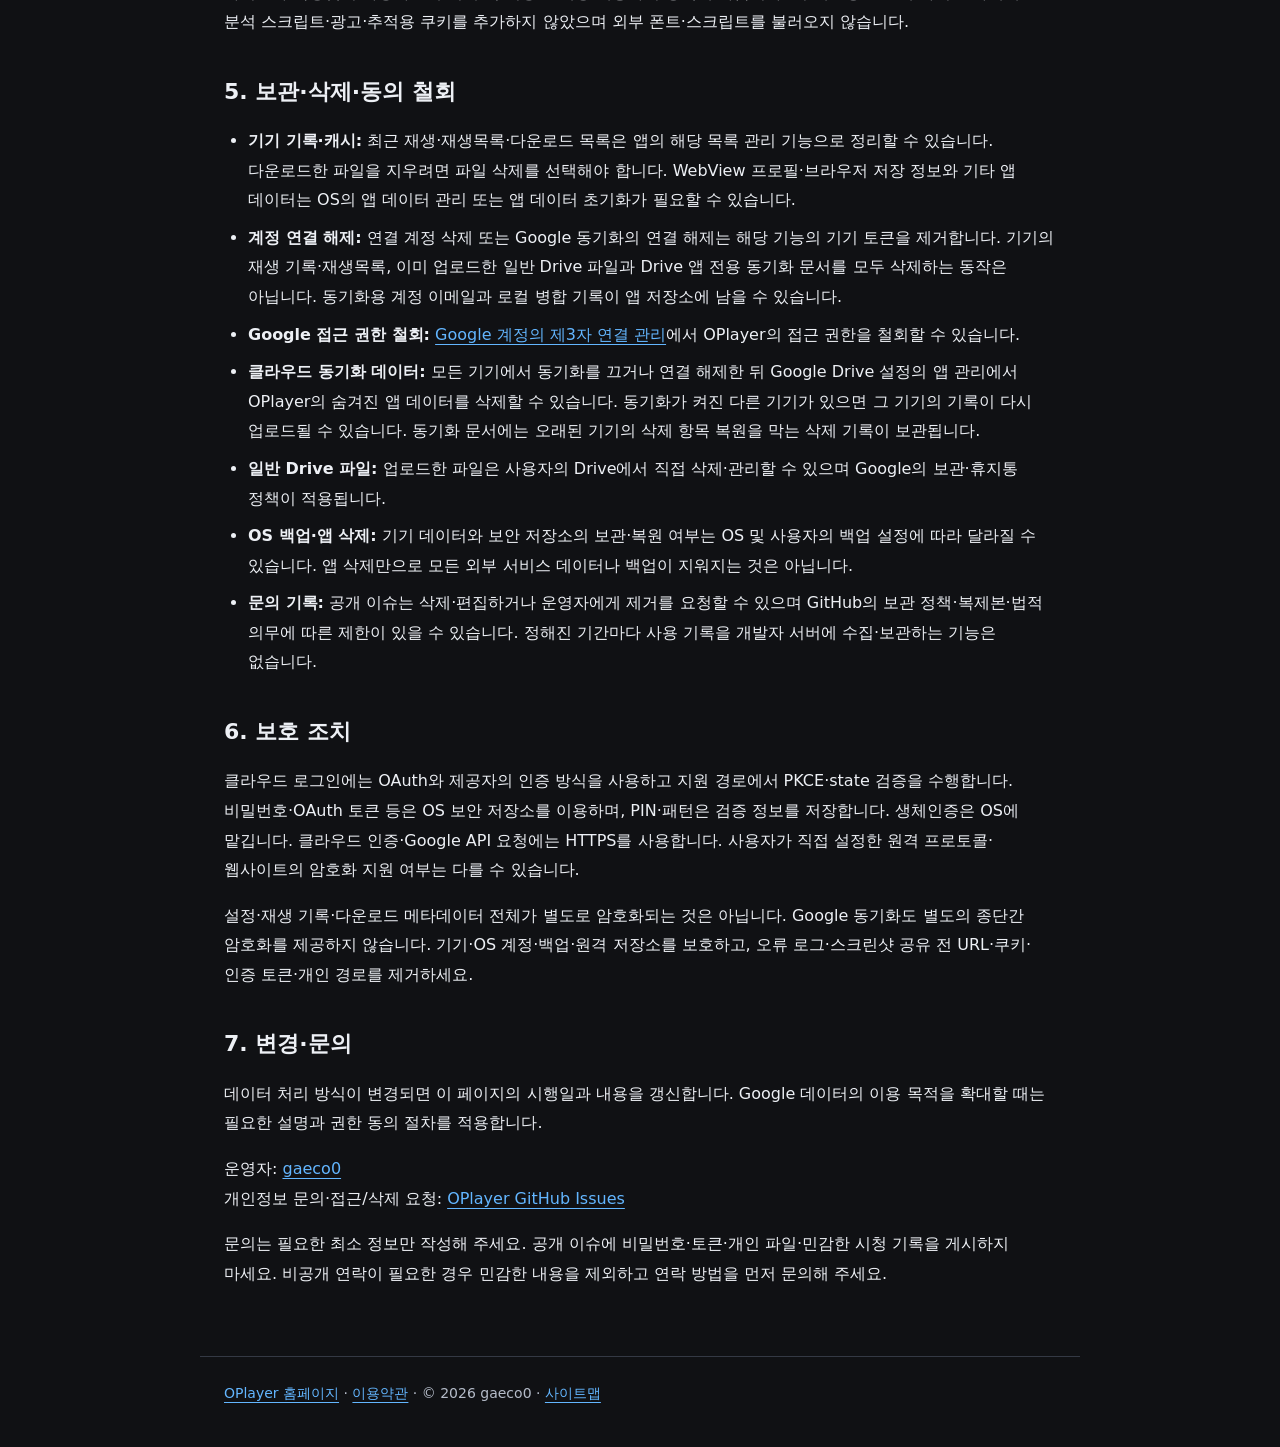
==== commit 7317c14c: "feat: provide playback sync through cloud extensions" ====
--- a/docs/privacy.html
+++ b/docs/privacy.html
@@ -5,16 +5,16 @@
   <meta name="viewport" content="width=device-width, initial-scale=1">
   <meta name="description" content="OPlayer 개인정보처리방침: 기기 저장 정보, Google Drive 동기화·읽기·업로드, 확장앱, 외부 서비스 및 데이터 삭제 방법.">
   <title>개인정보처리방침 — OPlayer</title>
-  <link rel="canonical" href="https://gaeco0.github.io/OPlayer/privacy.html">
-  <link rel="sitemap" type="application/xml" href="https://gaeco0.github.io/OPlayer/sitemap.xml">
+  <link rel="canonical" href="https://oplayer.gaeco.kr/privacy.html">
+  <link rel="sitemap" type="application/xml" href="https://oplayer.gaeco.kr/sitemap.xml">
   <meta name="robots" content="index, follow, max-image-preview:large">
   <meta property="og:type" content="website">
   <meta property="og:site_name" content="OPlayer">
   <meta property="og:locale" content="ko_KR">
   <meta property="og:title" content="개인정보처리방침 — OPlayer">
   <meta property="og:description" content="OPlayer 개인정보처리방침: 기기 저장 정보, Google Drive 동기화·읽기·업로드, 확장앱, 외부 서비스 및 데이터 삭제 방법.">
-  <meta property="og:url" content="https://gaeco0.github.io/OPlayer/privacy.html">
-  <meta property="og:image" content="https://gaeco0.github.io/OPlayer/oplayer-120.png">
+  <meta property="og:url" content="https://oplayer.gaeco.kr/privacy.html">
+  <meta property="og:image" content="https://oplayer.gaeco.kr/oplayer-120.png">
   <meta name="twitter:card" content="summary">
   <link rel="icon" href="oplayer-120.png" type="image/png">
   <link rel="stylesheet" href="site.css">
@@ -34,7 +34,7 @@
       <tr><td>파일 탐색·재생</td><td>선택한 파일 내용, 파일명·경로·크기, 자막, 썸네일, 재생 위치·길이·시각, 재생목록</td><td>목록 표시·재생·이어보기. 설정·기록·캐시를 기기에 보관하며 원격 파일은 선택한 저장소에서 읽습니다.</td></tr>
       <tr><td>네트워크·클라우드 연결</td><td>서버 주소·계정명, 사용자가 입력한 비밀번호·키, OAuth 토큰, Google 계정의 이메일·계정 식별자</td><td>사용자가 연결한 저장소 인증·파일 접근. 로그인 비밀번호·OAuth 토큰 등은 OS 보안 저장소를 이용합니다. 일반 연결 설정은 앱 저장소에 보관합니다.</td></tr>
       <tr><td>브라우저·다운로드</td><td>방문 URL·탐색 기록, WebView 쿠키·사이트 저장소, 다운로드 URL·파일명·저장 위치·진행 상태·요청 헤더</td><td>페이지 표시·탐색 복원·인증된 미디어 요청·다운로드 재시도. WebView 및 앱 저장소에 보관합니다. URL·쿠키·요청 헤더에 사이트 인증 정보가 포함될 수 있습니다.</td></tr>
-      <tr><td>Google 동기화</td><td>재생목록, 최근 재생·이어보기, 사용자가 지정한 리소스 별칭·상대 경로/파일 ID·제목, 기기별 임의 식별자, 수정·삭제 기록</td><td>같은 Google 계정의 기기 사이 병합. 사용자 Drive 앱 전용 공간과 기기에 보관합니다.</td></tr>
+      <tr><td>선택한 확장앱을 통한 재생 동기화</td><td>재생목록, 최근 재생·이어보기, 사용자가 지정한 리소스 별칭·상대 경로/파일 ID·제목, 기기별 임의 식별자, 수정·삭제 기록</td><td>사용자가 선택한 Google Drive·Dropbox·OneDrive·Box·S3 호환 저장소·네이버 MYBOX 등의 계정으로 기기 사이 병합. 확장앱이 정한 저장소와 기기에 보관합니다.</td></tr>
       <tr><td>잠금·개인정보 설정</td><td>PIN·패턴 검증 정보, 잠금 대상과 생체인증·캡처 방지 설정</td><td>기기 내 접근 제어. 지문·얼굴 원본은 앱이 수집하지 않으며 OS 인증 결과만 이용합니다. 앱 잠금은 원본 미디어 파일 자체를 암호화하는 기능은 아닙니다.</td></tr>
       <tr><td>지원 문의</td><td>사용자가 직접 입력한 제목·증상·재현 방법과 선택한 진단 정보(앱·OS 버전, 화면 상태, 네트워크 기능 켜짐 여부)</td><td>진단 미리보기·첨부 제외 후 외부 GitHub 이슈 작성 화면으로 전달합니다. 사용자가 로그인·검토하고 최종 등록하며 공개 이슈로 보관됩니다. 파일명·경로·방문 URL·헤더·계정·토큰은 자동 진단에 포함하지 않습니다. 긴 본문을 전달하거나 복사 버튼을 누르면 OS 클립보드에 본문을 복사합니다.</td></tr>
     </tbody>
